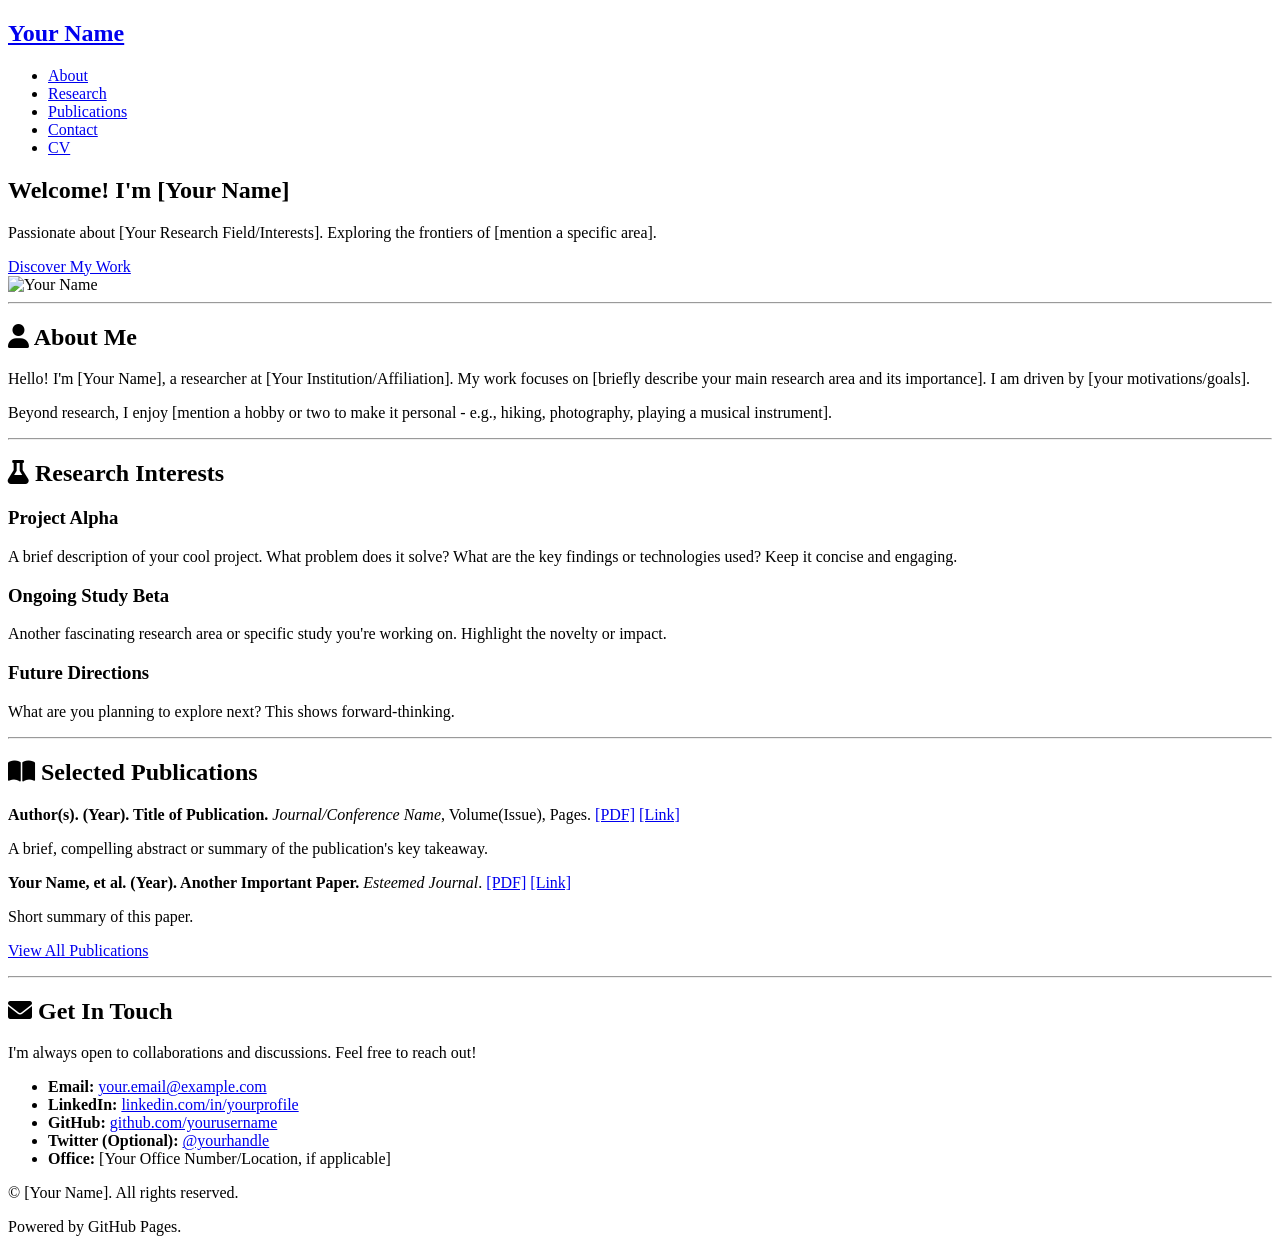
==== index.html @ 57594b5d "Create index.html" ====
<!DOCTYPE html>
<html lang="en">
<head>
    <meta charset="UTF-8">
    <meta name="viewport" content="width=device-width, initial-scale=1.0">
    <title>Your Name - Researcher</title>
    <link rel="stylesheet" href="style.css">
    <link rel="stylesheet" href="https://cdnjs.cloudflare.com/ajax/libs/font-awesome/6.0.0-beta3/css/all.min.css">
</head>
<body>
    <header>
        <nav>
            <div class="container">
                <h1><a href="index.html">Your Name</a></h1>
                <ul>
                    <li><a href="#about">About</a></li>
                    <li><a href="#research">Research</a></li>
                    <li><a href="#publications">Publications</a></li>
                    <li><a href="#contact">Contact</a></li>
                    <li><a href="cv.pdf" target="_blank">CV</a></li>
                </ul>
            </div>
        </nav>
    </header>

    <main>
        <section id="hero" class="container">
            <div class="hero-content">
                <h2>Welcome! I'm [Your Name]</h2>
                <p>Passionate about [Your Research Field/Interests]. Exploring the frontiers of [mention a specific area].</p>
                <a href="#research" class="btn">Discover My Work</a>
            </div>
            <div class="hero-image">
                <img src="profile.jpg" alt="Your Name">
            </div>
        </section>

        <hr>

        <section id="about" class="container content-section">
            <h2><i class="fas fa-user"></i> About Me</h2>
            <p>Hello! I'm [Your Name], a researcher at [Your Institution/Affiliation]. My work focuses on [briefly describe your main research area and its importance]. I am driven by [your motivations/goals].</p>
            <p>Beyond research, I enjoy [mention a hobby or two to make it personal - e.g., hiking, photography, playing a musical instrument].</p>
        </section>

        <hr>

        <section id="research" class="container content-section">
            <h2><i class="fas fa-flask"></i> Research Interests</h2>
            <div class="research-grid">
                <div class="research-item">
                    <h3>Project Alpha</h3>
                    <p>A brief description of your cool project. What problem does it solve? What are the key findings or technologies used? Keep it concise and engaging.</p>
                    </div>
                <div class="research-item">
                    <h3>Ongoing Study Beta</h3>
                    <p>Another fascinating research area or specific study you're working on. Highlight the novelty or impact.</p>
                </div>
                <div class="research-item">
                    <h3>Future Directions</h3>
                    <p>What are you planning to explore next? This shows forward-thinking.</p>
                </div>
            </div>
        </section>

        <hr>

        <section id="publications" class="container content-section">
            <h2><i class="fas fa-book-open"></i> Selected Publications</h2>
            <div class="publication-list">
                <div class="publication-item">
                    <p><strong>Author(s). (Year). Title of Publication.</strong> <em>Journal/Conference Name</em>, Volume(Issue), Pages. <a href="link-to-paper.pdf" target="_blank">[PDF]</a> <a href="link-to-DOI-or-source" target="_blank">[Link]</a></p>
                    <p class="abstract">A brief, compelling abstract or summary of the publication's key takeaway.</p>
                </div>
                <div class="publication-item">
                    <p><strong>Your Name, et al. (Year). Another Important Paper.</strong> <em>Esteemed Journal</em>. <a href="#" target="_blank">[PDF]</a> <a href="#" target="_blank">[Link]</a></p>
                    <p class="abstract">Short summary of this paper.</p>
                </div>
                <p><a href="all_publications.html" class="btn-secondary">View All Publications</a></p>
            </div>
        </section>

        <hr>

        <section id="contact" class="container content-section">
            <h2><i class="fas fa-envelope"></i> Get In Touch</h2>
            <p>I'm always open to collaborations and discussions. Feel free to reach out!</p>
            <ul>
                <li><strong>Email:</strong> <a href="mailto:your.email@example.com">your.email@example.com</a></li>
                <li><strong>LinkedIn:</strong> <a href="https://www.linkedin.com/in/yourprofile/" target="_blank">linkedin.com/in/yourprofile</a></li>
                <li><strong>GitHub:</strong> <a href="https://github.com/yourusername" target="_blank">github.com/yourusername</a></li>
                <li><strong>Twitter (Optional):</strong> <a href="https://twitter.com/yourhandle" target="_blank">@yourhandle</a></li>
                <li><strong>Office:</strong> [Your Office Number/Location, if applicable]</li>
            </ul>
        </section>
    </main>

    <footer>
        <div class="container">
            <p>&copy; <span id="currentYear"></span> [Your Name]. All rights reserved.</p>
            <p>Powered by GitHub Pages.</p>
        </div>
    </footer>

    <script src="script.js"></script>
</body>
</html>
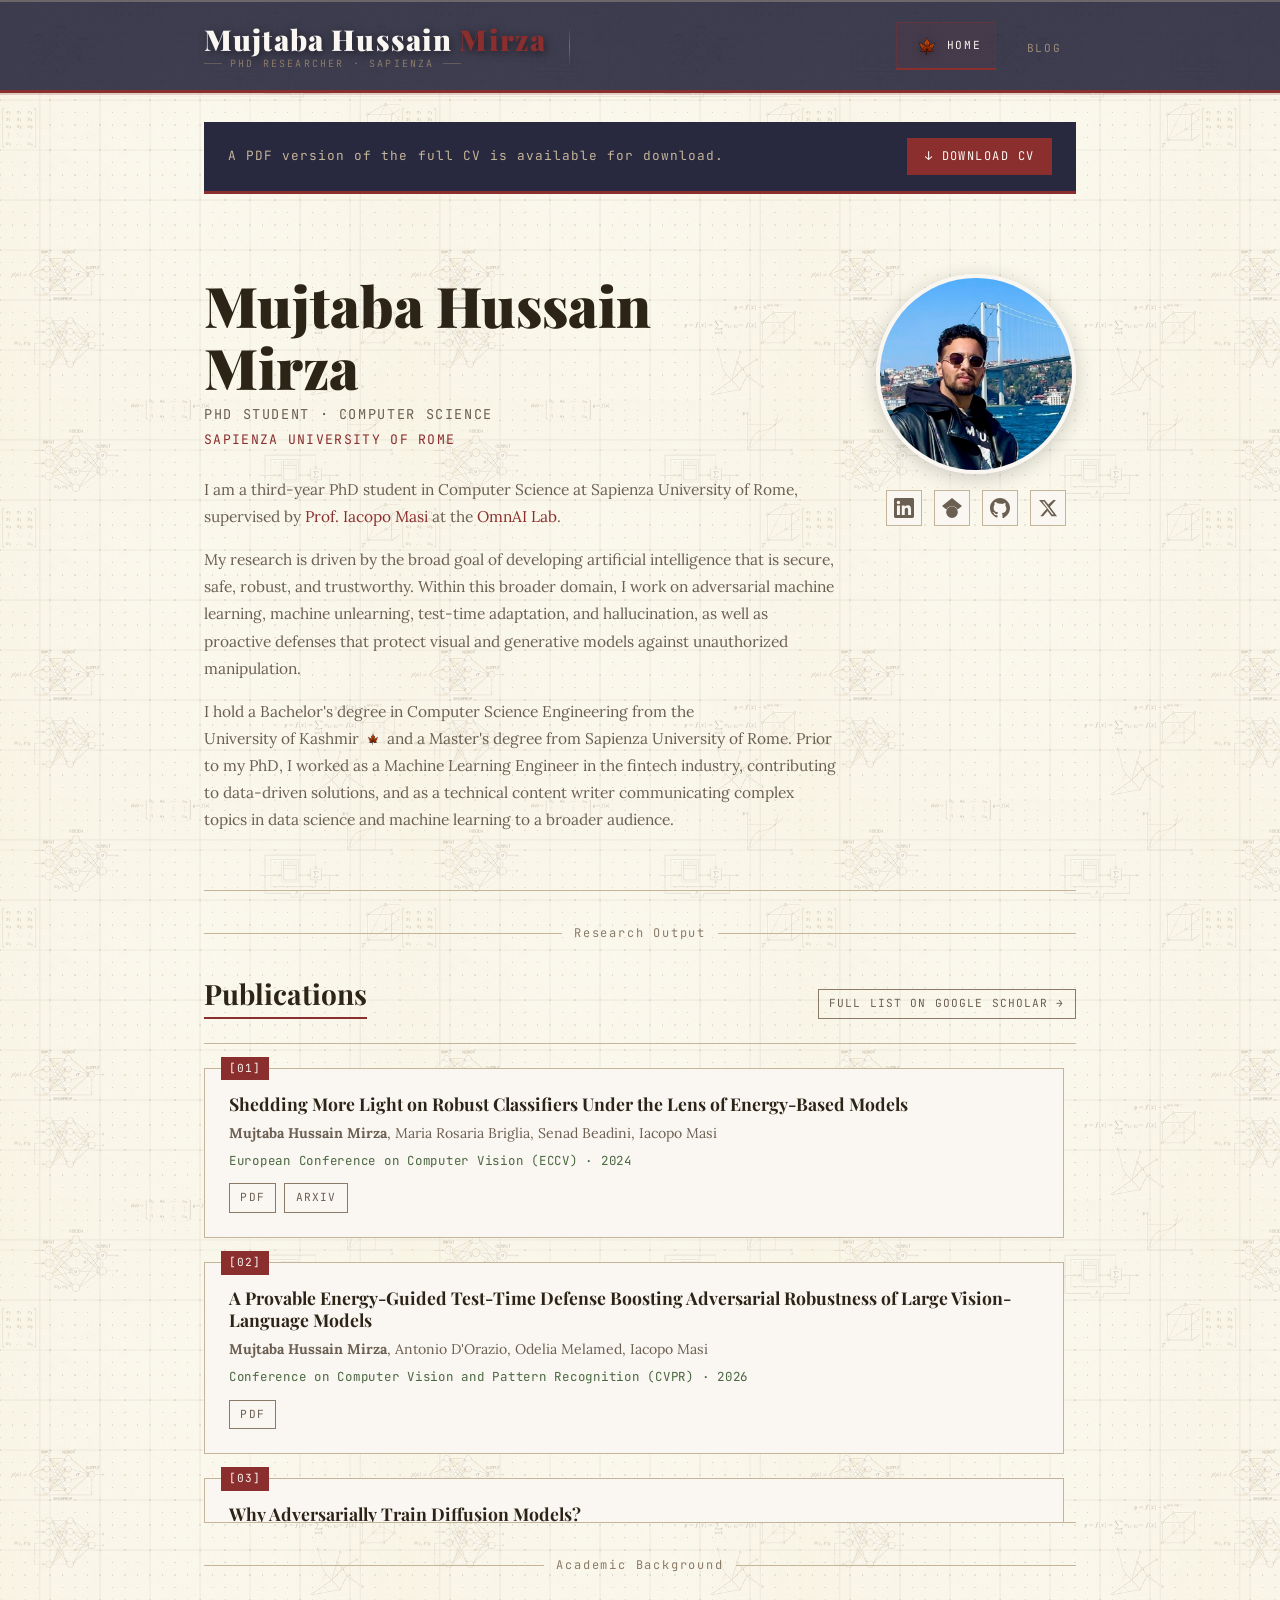
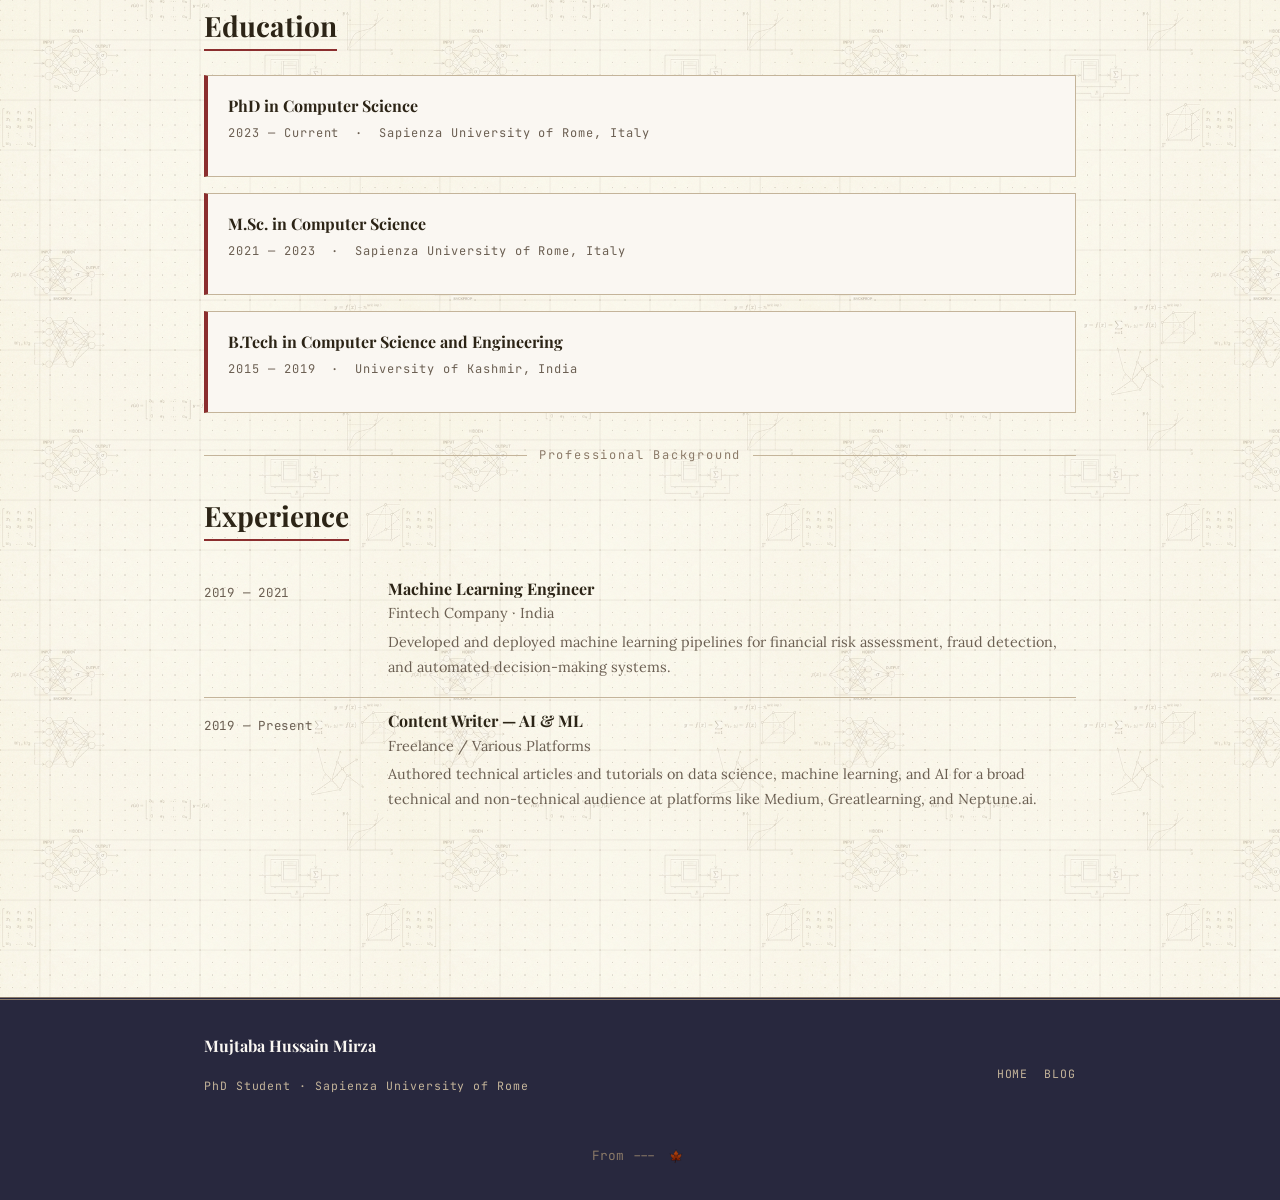
==== commit dbe8b9db: "Initial commit excluding README.md" ====
--- a/index.html
+++ b/index.html
@@ -1,107 +1,267 @@
 <!DOCTYPE html>
 <html lang="en">
+
 <head>
-    <meta charset="UTF-8">
-    <meta name="viewport" content="width=device-width, initial-scale=1.0">
-    <title>Your Name - Researcher</title>
-    <link rel="stylesheet" href="style.css">
-    <link rel="stylesheet" href="https://cdnjs.cloudflare.com/ajax/libs/font-awesome/6.0.0-beta3/css/all.min.css">
+  <meta charset="UTF-8" />
+  <meta name="viewport" content="width=device-width, initial-scale=1.0" />
+  <meta name="description"
+    content="Mujtaba Hussain Mirza — PhD Student in Computer Science at Sapienza University of Rome." />
+  <title>Mujtaba Hussain Mirza — PhD Researcher</title>
+  <link rel="stylesheet" href="css/style.css" />
 </head>
+
 <body>
-    <header>
-        <nav>
-            <div class="container">
-                <h1><a href="index.html">Your Name</a></h1>
-                <ul>
-                    <li><a href="#about">About</a></li>
-                    <li><a href="#research">Research</a></li>
-                    <li><a href="#publications">Publications</a></li>
-                    <li><a href="#contact">Contact</a></li>
-                    <li><a href="cv.pdf" target="_blank">CV</a></li>
-                </ul>
-            </div>
-        </nav>
-    </header>
-
-    <main>
-        <section id="hero" class="container">
-            <div class="hero-content">
-                <h2>Welcome! I'm [Your Name]</h2>
-                <p>Passionate about [Your Research Field/Interests]. Exploring the frontiers of [mention a specific area].</p>
-                <a href="#research" class="btn">Discover My Work</a>
-            </div>
-            <div class="hero-image">
-                <img src="profile.jpg" alt="Your Name">
-            </div>
-        </section>
-
-        <hr>
-
-        <section id="about" class="container content-section">
-            <h2><i class="fas fa-user"></i> About Me</h2>
-            <p>Hello! I'm [Your Name], a researcher at [Your Institution/Affiliation]. My work focuses on [briefly describe your main research area and its importance]. I am driven by [your motivations/goals].</p>
-            <p>Beyond research, I enjoy [mention a hobby or two to make it personal - e.g., hiking, photography, playing a musical instrument].</p>
-        </section>
-
-        <hr>
-
-        <section id="research" class="container content-section">
-            <h2><i class="fas fa-flask"></i> Research Interests</h2>
-            <div class="research-grid">
-                <div class="research-item">
-                    <h3>Project Alpha</h3>
-                    <p>A brief description of your cool project. What problem does it solve? What are the key findings or technologies used? Keep it concise and engaging.</p>
-                    </div>
-                <div class="research-item">
-                    <h3>Ongoing Study Beta</h3>
-                    <p>Another fascinating research area or specific study you're working on. Highlight the novelty or impact.</p>
-                </div>
-                <div class="research-item">
-                    <h3>Future Directions</h3>
-                    <p>What are you planning to explore next? This shows forward-thinking.</p>
-                </div>
-            </div>
-        </section>
-
-        <hr>
-
-        <section id="publications" class="container content-section">
-            <h2><i class="fas fa-book-open"></i> Selected Publications</h2>
-            <div class="publication-list">
-                <div class="publication-item">
-                    <p><strong>Author(s). (Year). Title of Publication.</strong> <em>Journal/Conference Name</em>, Volume(Issue), Pages. <a href="link-to-paper.pdf" target="_blank">[PDF]</a> <a href="link-to-DOI-or-source" target="_blank">[Link]</a></p>
-                    <p class="abstract">A brief, compelling abstract or summary of the publication's key takeaway.</p>
-                </div>
-                <div class="publication-item">
-                    <p><strong>Your Name, et al. (Year). Another Important Paper.</strong> <em>Esteemed Journal</em>. <a href="#" target="_blank">[PDF]</a> <a href="#" target="_blank">[Link]</a></p>
-                    <p class="abstract">Short summary of this paper.</p>
-                </div>
-                <p><a href="all_publications.html" class="btn-secondary">View All Publications</a></p>
-            </div>
-        </section>
-
-        <hr>
-
-        <section id="contact" class="container content-section">
-            <h2><i class="fas fa-envelope"></i> Get In Touch</h2>
-            <p>I'm always open to collaborations and discussions. Feel free to reach out!</p>
-            <ul>
-                <li><strong>Email:</strong> <a href="mailto:your.email@example.com">your.email@example.com</a></li>
-                <li><strong>LinkedIn:</strong> <a href="https://www.linkedin.com/in/yourprofile/" target="_blank">linkedin.com/in/yourprofile</a></li>
-                <li><strong>GitHub:</strong> <a href="https://github.com/yourusername" target="_blank">github.com/yourusername</a></li>
-                <li><strong>Twitter (Optional):</strong> <a href="https://twitter.com/yourhandle" target="_blank">@yourhandle</a></li>
-                <li><strong>Office:</strong> [Your Office Number/Location, if applicable]</li>
-            </ul>
-        </section>
-    </main>
-
-    <footer>
-        <div class="container">
-            <p>&copy; <span id="currentYear"></span> [Your Name]. All rights reserved.</p>
-            <p>Powered by GitHub Pages.</p>
-        </div>
-    </footer>
-
-    <script src="script.js"></script>
+
+  <!-- ── Navigation ─────────────────────────────────────── -->
+  <nav class="site-nav" role="navigation" aria-label="Main navigation">
+    <div class="nav-inner">
+      <a href="index.html" class="nav-brand">
+        <div class="nav-brand-text">
+          <span class="nav-brand-name">Mujtaba Hussain <em>Mirza</em></span>
+          <span class="nav-brand-sub">PhD Researcher · Sapienza</span>
+        </div>
+      </a>
+      <ul id="nav-links" class="nav-links">
+        <li>
+          <a href="index.html" class="active" style="display:flex; align-items:center; gap:0.25rem;">
+            <img src="assets/logo.png" alt="Website Logo" class="nav-logo"
+              style="height: 32px; width: auto; object-fit: contain;" />
+            Home
+          </a>
+        </li>
+        <li>
+          <a href="blog.html">
+            Blog
+          </a>
+        </li>
+      </ul>
+    </div>
+  </nav>
+
+  <!-- ── Main Content ───────────────────────────────────── -->
+  <main class="page-wrapper">
+    <div class="container">
+
+      <!-- CV Download -->
+      <div class="cv-download-bar" style="margin-top: 0; margin-bottom: 1.5rem;">
+        <p>A PDF version of the full CV is available for download.</p>
+        <a href="assets/CV.pdf" class="btn-download" aria-label="Download CV as PDF">↓ Download CV</a>
+      </div>
+
+      <!-- Hero -->
+      <section class="hero" aria-labelledby="hero-name">
+        <div class="hero-inner">
+          <div class="hero-text">
+            <h1 class="hero-name" id="hero-name">Mujtaba Hussain<br>Mirza</h1>
+            <p class="hero-title">PhD Student · Computer Science</p>
+            <p class="hero-institution">Sapienza University of Rome</p>
+            <div class="hero-bio">
+              <p>
+                I am a third-year PhD student in Computer Science at Sapienza University of Rome,
+                supervised by <a href="https://omnai.di.uniroma1.it/author/iacopo-masi/">Prof. Iacopo Masi</a>
+                at the <a href="https://omnai.di.uniroma1.it/">OmnAI Lab</a>.
+              </p>
+              <p>
+                My research is driven by the broad goal of developing artificial intelligence that is secure, safe,
+                robust, and trustworthy. Within this broader domain, I work on adversarial machine learning,
+                machine unlearning, test-time adaptation, and hallucination, as well as proactive defenses that protect
+                visual and generative models against unauthorized manipulation.
+              </p>
+
+              <p>
+                I hold a Bachelor's degree in Computer Science Engineering from the
+                <span style="white-space:nowrap; display:inline-flex; align-items:center;">
+                  University of Kashmir<img src="assets/logo.png" alt="Kashmir Logo"
+                    style="display:inline-block; height:20px; width:auto; vertical-align:middle; margin-left:4px;">
+                </span>
+                and a Master's degree from Sapienza University of Rome. Prior to my PhD,
+                I worked as a Machine Learning Engineer in the fintech industry, contributing
+                to data-driven solutions, and as a technical content writer communicating
+                complex topics in data science and machine learning to a broader audience.
+              </p>
+
+
+            </div>
+          </div>
+          <div class="hero-avatar">
+            <div class="avatar-wrapper">
+              <img src="assets/mirza.png" alt="Portrait of Mirza Mujtaba Hussain" class="avatar-img" loading="lazy"
+                width="200" height="200" />
+            </div>
+            <nav class="hero-social" aria-label="Social profiles">
+              <a href="https://www.linkedin.com/in/mirzamujtabahussain/" target="_blank" rel="noopener noreferrer"
+                aria-label="LinkedIn Profile" class="social-link">
+                <svg width="20" height="20" viewBox="0 0 24 24" fill="currentColor" aria-hidden="true">
+                  <path
+                    d="M20.447 20.452h-3.554v-5.569c0-1.328-.027-3.037-1.852-3.037-1.853 0-2.136 1.445-2.136 2.939v5.667H9.351V9h3.414v1.561h.046c.477-.9 1.637-1.85 3.37-1.85 3.601 0 4.267 2.37 4.267 5.455v6.286zM5.337 7.433a2.062 2.062 0 0 1-2.063-2.065 2.064 2.064 0 1 1 2.063 2.065zm1.782 13.019H3.555V9h3.564v11.452zM22.225 0H1.771C.792 0 0 .774 0 1.729v20.542C0 23.227.792 24 1.771 24h20.451C23.2 24 24 23.227 24 22.271V1.729C24 .774 23.2 0 22.222 0h.003z" />
+                </svg>
+              </a>
+              <a href="https://scholar.google.com/citations?user=VHvq02sAAAAJ&hl" target="_blank"
+                rel="noopener noreferrer" aria-label="Google Scholar Profile" class="social-link">
+                <svg width="20" height="20" viewBox="0 0 24 24" fill="currentColor" aria-hidden="true">
+                  <path
+                    d="M5.242 13.769 0 9.5 12 0l12 9.5-5.242 4.269C17.548 11.249 14.978 9.5 12 9.5c-2.977 0-5.548 1.748-6.758 4.269zM12 10a7 7 0 1 0 0 14 7 7 0 0 0 0-14z" />
+                </svg>
+              </a>
+              <a href="https://github.com/hussainmujtaba7" target="_blank" rel="noopener noreferrer"
+                aria-label="GitHub Profile" class="social-link">
+                <svg width="20" height="20" viewBox="0 0 24 24" fill="currentColor" aria-hidden="true">
+                  <path
+                    d="M12 0C5.374 0 0 5.373 0 12c0 5.302 3.438 9.8 8.207 11.387.599.111.793-.261.793-.577v-2.234c-3.338.726-4.033-1.416-4.033-1.416-.546-1.387-1.333-1.756-1.333-1.756-1.089-.745.083-.729.083-.729 1.205.084 1.839 1.237 1.839 1.237 1.07 1.834 2.807 1.304 3.492.997.107-.775.418-1.305.762-1.604-2.665-.305-5.467-1.334-5.467-5.931 0-1.311.469-2.381 1.236-3.221-.124-.303-.535-1.524.117-3.176 0 0 1.008-.322 3.301 1.23A11.51 11.51 0 0 1 12 6.803c1.02.005 2.047.138 3.006.404 2.291-1.552 3.297-1.23 3.297-1.23.653 1.653.242 2.874.118 3.176.77.84 1.235 1.911 1.235 3.221 0 4.609-2.807 5.624-5.479 5.921.43.372.823 1.102.823 2.222v3.293c0 .319.192.694.801.576C20.566 21.797 24 17.3 24 12c0-6.627-5.373-12-12-12z" />
+                </svg>
+              </a>
+              <a href="https://x.com/Hussain68018934" target="_blank" rel="noopener noreferrer"
+                aria-label="Twitter / X Profile" class="social-link">
+                <svg width="20" height="20" viewBox="0 0 24 24" fill="currentColor" aria-hidden="true">
+                  <path
+                    d="M18.244 2.25h3.308l-7.227 8.26 8.502 11.24H16.17l-4.714-6.231-5.401 6.231H2.748l7.73-8.835L1.254 2.25H8.08l4.259 5.63zm-1.161 17.52h1.833L7.084 4.126H5.117z" />
+                </svg>
+              </a>
+            </nav>
+          </div>
+        </div>
+      </section>
+
+      <!-- Publications — rendered from data/publications.json -->
+      <!-- To add/remove a paper, edit data/publications.json only. No HTML changes needed. -->
+      <section aria-labelledby="publications-heading">
+        <div class="retro-divider">Research Output</div>
+        <div
+          style="display:flex; justify-content:space-between; align-items:flex-end; margin-bottom: 1.5rem; flex-wrap:wrap; gap:0.5rem;">
+          <h2 class="section-title" id="publications-heading" style="margin-bottom:0;">Publications</h2>
+          <a href="https://scholar.google.com/citations?user=VHvq02sAAAAJ&hl" target="_blank" rel="noopener noreferrer"
+            class="btn-link">Full List on Google Scholar →</a>
+        </div>
+
+        <div id="pub-list" class="pub-list" role="list"
+          style="max-height:480px; overflow-y:auto; padding-right:12px; padding-top:1.5rem; padding-bottom:1.5rem; border-top:1px solid var(--border); border-bottom:1px solid var(--border);">
+          <p id="pub-loading" style="color:var(--text-muted); font-style:italic;">Loading publications…</p>
+        </div>
+      </section>
+
+      <!-- Education -->
+      <section aria-labelledby="education-heading">
+        <div class="retro-divider">Academic Background</div>
+        <h2 class="section-title" id="education-heading">Education</h2>
+        <div class="edu-list">
+          <div class="edu-card">
+            <p class="edu-degree">PhD in Computer Science</p>
+            <p class="edu-meta">2023 — Current &nbsp;·&nbsp; Sapienza University of Rome, Italy</p>
+          </div>
+          <div class="edu-card">
+            <p class="edu-degree">M.Sc. in Computer Science</p>
+            <p class="edu-meta">2021 — 2023 &nbsp;·&nbsp; Sapienza University of Rome, Italy</p>
+          </div>
+          <div class="edu-card">
+            <p class="edu-degree">B.Tech in Computer Science and Engineering</p>
+            <p class="edu-meta">2015 — 2019 &nbsp;·&nbsp; University of Kashmir, India</p>
+          </div>
+        </div>
+      </section>
+
+      <!-- Experience -->
+      <section aria-labelledby="experience-heading">
+        <div class="retro-divider">Professional Background</div>
+        <h2 class="section-title" id="experience-heading">Experience</h2>
+        <div class="cv-section">
+          <div class="cv-row">
+            <div class="cv-year">2019 — 2021</div>
+            <div class="cv-body">
+              <h3>Machine Learning Engineer</h3>
+              <p>Fintech Company · India</p>
+              <p>Developed and deployed machine learning pipelines for financial risk assessment,
+                fraud detection, and automated decision-making systems.</p>
+            </div>
+          </div>
+          <div class="cv-row">
+            <div class="cv-year">2019 — Present</div>
+            <div class="cv-body">
+              <h3>Content Writer — AI &amp; ML</h3>
+              <p>Freelance / Various Platforms</p>
+              <p>Authored technical articles and tutorials on data science, machine learning, and AI
+                for a broad technical and non-technical audience at platforms like Medium, Greatlearning, and
+                Neptune.ai.
+              </p>
+            </div>
+          </div>
+        </div>
+      </section>
+
+    </div>
+  </main>
+
+  <!-- ── Footer ─────────────────────────────────────────── -->
+  <footer class="site-footer" role="contentinfo">
+    <div class="footer-inner">
+      <div>
+        <p class="footer-name">Mujtaba Hussain Mirza</p>
+        <p class="footer-copy">PhD Student · Sapienza University of Rome</p>
+      </div>
+      <ul class="footer-links">
+        <li><a href="index.html">Home</a></li>
+        <li><a href="blog.html">Blog</a></li>
+      </ul>
+    </div>
+    <div
+      style="text-align: center; margin-top: 2rem; color: #8B7A68; font-family: var(--font-mono); font-size: 0.8rem; display: flex; align-items: center; justify-content: center; gap: 0.5rem;">
+      From --- <img src="assets/logo.png" alt="Website Logo" style="height: 24px; width: auto; object-fit: contain;">
+    </div>
+  </footer>
+
+  <a href="#" id="scroll-top" class="scroll-top" aria-label="Scroll to top">↑</a>
+  <script src="js/main.js"></script>
+
+  <!-- ── Load publications from data/publications.json ──────────
+       To add a paper:    add an entry to data/publications.json
+       To remove a paper: delete the entry
+       PDF files go in:   assets/papers/yourfile.pdf
+       ─────────────────────────────────────────────────────────── -->
+  <script>
+    (function () {
+      var container = document.getElementById('pub-list');
+      var loading = document.getElementById('pub-loading');
+
+      fetch('data/publications.json')
+        .then(function (r) {
+          if (!r.ok) throw new Error('Could not load publications');
+          return r.json();
+        })
+        .then(function (pubs) {
+          loading.remove();
+          if (!pubs.length) {
+            container.innerHTML = '<p style="color:var(--text-muted);">No publications yet.</p>';
+            return;
+          }
+          pubs.forEach(function (pub, idx) {
+            var authors = (pub.authors || '').replace(
+              'Mujtaba Hussain Mirza',
+              '<strong>Mujtaba Hussain Mirza</strong>'
+            );
+            var links = '';
+            if (pub.pdf) links += '<a href="' + pub.pdf + '" class="btn-link" target="_blank" rel="noopener">PDF</a>';
+            if (pub.arxiv) links += '<a href="' + pub.arxiv + '" class="btn-link" target="_blank" rel="noopener">arXiv</a>';
+            if (pub.code) links += '<a href="' + pub.code + '" class="btn-link" target="_blank" rel="noopener">Code</a>';
+            if (pub.slides) links += '<a href="' + pub.slides + '" class="btn-link" target="_blank" rel="noopener">Slides</a>';
+            if (pub.poster) links += '<a href="' + pub.poster + '" class="btn-link" target="_blank" rel="noopener">Poster</a>';
+            if (pub.video) links += '<a href="' + pub.video + '" class="btn-link" target="_blank" rel="noopener">Video</a>';
+            var num = '[' + String(idx + 1).padStart(2, '0') + ']';
+            var card = document.createElement('article');
+            card.className = 'pub-card';
+            card.setAttribute('data-number', num);
+            card.setAttribute('role', 'listitem');
+            card.innerHTML =
+              '<h3 class="pub-title">' + pub.title + '</h3>' +
+              '<p class="pub-authors">' + authors + '</p>' +
+              '<p class="pub-venue">' + (pub.venue || '') + '</p>' +
+              (links ? '<div class="pub-links">' + links + '</div>' : '');
+            container.appendChild(card);
+          });
+        })
+        .catch(function (err) {
+          loading.textContent = 'Publications unavailable locally — push to GitHub Pages to view.';
+        });
+    })();
+  </script>
 </body>
-</html>
+
+</html>
--- a/css/style.css
+++ b/css/style.css
@@ -0,0 +1,1184 @@
+/* =========================================================
+   RETRO ACADEMIC THEME — Mirza Mujtaba Hussain
+   ========================================================= */
+
+/* ── Google Fonts ─────────────────────────────────────── */
+@import url('https://fonts.googleapis.com/css2?family=Playfair+Display:ital,wght@0,400;0,700;0,900;1,400&family=Lora:ital,wght@0,400;0,600;1,400&family=JetBrains+Mono:wght@400;600&display=swap');
+
+/* ── Custom Properties ────────────────────────────────── */
+:root {
+  --bg: #F5F0E8;
+  --bg-card: #FAF7F2;
+  --bg-dark: #28283E;
+  --text: #2C2416;
+  --text-muted: #6B5F52;
+  --accent: #8B2E2E;
+  --accent-2: #4A6741;
+  --border: #C4B49A;
+  --border-dark: #8B7A68;
+  --shadow: rgba(44, 36, 22, 0.12);
+  --pattern: rgba(101, 67, 33, 0.18);
+
+  --font-head: 'Playfair Display', Georgia, serif;
+  --font-body: 'Lora', Georgia, serif;
+  --font-mono: 'JetBrains Mono', 'Courier New', monospace;
+
+  --radius: 0px;
+  /* sharp retro corners */
+  --max-w: 920px;
+  --nav-h: 90px;
+  /* taller for the masthead */
+}
+
+/* ── Reset & Base ─────────────────────────────────────── */
+*,
+*::before,
+*::after {
+  box-sizing: border-box;
+  margin: 0;
+  padding: 0;
+}
+
+html {
+  scroll-behavior: smooth;
+  font-size: 16px;
+}
+
+body {
+  background-color: var(--bg);
+  background-image: url('../assets/research_bg_grid.png');
+  background-size: 400px;
+  background-repeat: repeat;
+  color: var(--text);
+  font-family: var(--font-body);
+  line-height: 1.75;
+  min-height: 100vh;
+}
+
+img {
+  max-width: 100%;
+  display: block;
+}
+
+a {
+  color: var(--accent);
+  text-decoration: none;
+  transition: color 0.2s;
+}
+
+a:hover {
+  color: var(--accent-2);
+  text-decoration: underline;
+}
+
+/* ── Typography ───────────────────────────────────────── */
+h1,
+h2,
+h3,
+h4 {
+  font-family: var(--font-head);
+  color: var(--text);
+  line-height: 1.25;
+}
+
+h1 {
+  font-size: clamp(2rem, 5vw, 3rem);
+  font-weight: 900;
+}
+
+h2 {
+  font-size: clamp(1.4rem, 3vw, 1.9rem);
+  font-weight: 700;
+}
+
+h3 {
+  font-size: clamp(1.1rem, 2.5vw, 1.35rem);
+  font-weight: 700;
+}
+
+h4 {
+  font-size: 1rem;
+  font-weight: 600;
+  letter-spacing: 0.06em;
+  text-transform: uppercase;
+  font-family: var(--font-mono);
+}
+
+p {
+  margin-bottom: 1rem;
+}
+
+/* ── Layout Utilities ─────────────────────────────────── */
+.container {
+  max-width: var(--max-w);
+  margin-inline: auto;
+  padding-inline: 1.5rem;
+}
+
+.page-wrapper {
+  padding-top: calc(var(--nav-h) + 2rem);
+  padding-bottom: 4rem;
+}
+
+/* ── Retro Divider ─────────────────────────────────────── */
+.retro-divider {
+  display: flex;
+  align-items: center;
+  gap: 0.75rem;
+  margin: 2rem 0;
+  color: var(--border-dark);
+  font-family: var(--font-mono);
+  font-size: 0.75rem;
+  letter-spacing: 0.15em;
+}
+
+.retro-divider::before,
+.retro-divider::after {
+  content: '';
+  flex: 1;
+  height: 1px;
+  background: var(--border);
+}
+
+/* ── Section Title ─────────────────────────────────────── */
+.section-title {
+  font-family: var(--font-head);
+  font-size: clamp(1.3rem, 3vw, 1.75rem);
+  font-weight: 700;
+  position: relative;
+  display: inline-block;
+  margin-bottom: 1.5rem;
+  padding-bottom: 0.5rem;
+}
+
+.section-title::after {
+  content: '';
+  position: absolute;
+  bottom: 0;
+  left: 0;
+  width: 100%;
+  height: 2px;
+  background: var(--accent);
+}
+
+/* ── NAV — Retro Masthead ─────────────────────────────── */
+.site-nav {
+  position: fixed;
+  top: 0;
+  left: 0;
+  right: 0;
+  height: var(--nav-h);
+  z-index: 1000;
+  display: flex;
+  align-items: stretch;
+  /* Grid texture on top of dark bg with slight blue tint overlay */
+  background-color: #1e1e30;
+  background-image:
+    linear-gradient(rgba(20, 20, 45, 0.82), rgba(20, 20, 45, 0.82)),
+    url('../assets/research_bg_grid.png');
+  background-size: auto, 320px;
+  background-repeat: repeat;
+  /* Top highlight line */
+  border-top: 2px solid rgba(196, 180, 154, 0.35);
+  /* Double-rule bottom border: accent color + muted line */
+  border-bottom: 0;
+  box-shadow: 0 3px 0 var(--accent), 0 5px 0 rgba(139, 46, 46, 0.2);
+}
+
+/* Decorative horizontal rule inside nav */
+.site-nav::after {
+  content: '';
+  position: absolute;
+  bottom: -7px;
+  left: 0;
+  right: 0;
+  height: 1px;
+  background: linear-gradient(90deg, transparent, rgba(196, 180, 154, 0.3), transparent);
+  pointer-events: none;
+}
+
+.nav-inner {
+  max-width: var(--max-w);
+  margin-inline: auto;
+  padding-inline: 1.5rem;
+  width: 100%;
+  display: flex;
+  align-items: center;
+  justify-content: space-between;
+  gap: 1rem;
+}
+
+/* ── Brand / Masthead Name ───────────────────────────── */
+.nav-brand {
+  display: flex;
+  flex-direction: row;
+  align-items: center;
+  gap: 1rem;
+  text-decoration: none;
+  line-height: 1;
+  position: relative;
+  padding-right: 1.5rem;
+}
+
+.nav-logo {
+  height: 48px;
+  width: auto;
+  object-fit: contain;
+  filter: drop-shadow(0 2px 4px rgba(0, 0, 0, 0.3));
+}
+
+.nav-brand-text {
+  display: flex;
+  flex-direction: column;
+  gap: 0;
+}
+
+/* Vertical ornamental rule to the right of the name */
+.nav-brand::after {
+  content: '';
+  position: absolute;
+  right: 0;
+  top: 8%;
+  bottom: 8%;
+  width: 1px;
+  background: linear-gradient(to bottom, transparent, rgba(196, 180, 154, 0.4), transparent);
+}
+
+.nav-brand-name {
+  font-family: var(--font-head);
+  font-size: clamp(1.45rem, 3vw, 1.8rem);
+  font-weight: 900;
+  color: #FAF7F2;
+  letter-spacing: 0.04em;
+  line-height: 1.05;
+  /* Subtle text-shadow for depth */
+  text-shadow: 1px 2px 8px rgba(0, 0, 0, 0.55);
+}
+
+.nav-brand-name em {
+  font-style: normal;
+  color: var(--accent);
+}
+
+.nav-brand-sub {
+  font-family: var(--font-mono);
+  font-size: 0.62rem;
+  letter-spacing: 0.22em;
+  text-transform: uppercase;
+  color: #8B7A68;
+  margin-top: 0.3rem;
+  display: flex;
+  align-items: center;
+  gap: 0.5rem;
+  white-space: nowrap;
+}
+
+/* Ornamental lines flanking the subtitle */
+.nav-brand-sub::before,
+.nav-brand-sub::after {
+  content: '';
+  display: inline-block;
+  width: 18px;
+  height: 1px;
+  background: rgba(139, 122, 104, 0.5);
+  flex-shrink: 0;
+}
+
+/* ── Nav Links ──────────────────────────────────────── */
+.nav-links {
+  display: flex;
+  align-items: center;
+  gap: 1rem;
+  list-style: none;
+  flex-shrink: 0;
+}
+
+.nav-links img.nav-logo {
+  cursor: pointer;
+  transition: opacity 0.2s ease;
+}
+
+.nav-links img.nav-logo:hover {
+  opacity: 0.8;
+}
+
+.nav-links a {
+  font-family: var(--font-mono);
+  font-size: 0.7rem;
+  letter-spacing: 0.15em;
+  text-transform: uppercase;
+  color: #9A8A78;
+  padding: 0.4rem 0.85rem;
+  border: 1px solid transparent;
+  border-bottom: 2px solid transparent;
+  transition: all 0.2s;
+  text-decoration: none;
+  position: relative;
+}
+
+.nav-links a:not(.logo-link):hover,
+.nav-links a:not(.logo-link).active {
+  color: #FAF7F2;
+  border-color: rgba(139, 46, 46, 0.45);
+  border-bottom-color: var(--accent);
+  background: rgba(139, 46, 46, 0.1);
+}
+
+/* ── Hamburger toggle is removed, keeping simple flex nav ── */
+
+/* ── HERO (Home) ─────────────────────────────────────── */
+.hero {
+  padding: 3.5rem 0 2.5rem;
+  border-bottom: 1px solid var(--border);
+}
+
+.hero-inner {
+  display: grid;
+  grid-template-columns: 1fr auto;
+  gap: 2.5rem;
+  align-items: start;
+}
+
+.hero-name {
+  font-size: clamp(2.2rem, 6vw, 3.5rem);
+  font-weight: 900;
+  line-height: 1.1;
+  margin-bottom: 0.35rem;
+}
+
+.hero-title {
+  font-family: var(--font-mono);
+  font-size: 0.85rem;
+  letter-spacing: 0.12em;
+  text-transform: uppercase;
+  color: var(--text-muted);
+  margin-bottom: 0.15rem;
+}
+
+.hero-institution {
+  font-family: var(--font-mono);
+  font-size: 0.82rem;
+  letter-spacing: 0.1em;
+  color: var(--accent);
+  text-transform: uppercase;
+  margin-bottom: 1.5rem;
+}
+
+.hero-bio {
+  max-width: 640px;
+  font-size: 0.97rem;
+  color: var(--text-muted);
+}
+
+.hero-avatar {
+  display: flex;
+  flex-direction: column;
+  align-items: center;
+  gap: 1rem;
+  flex-shrink: 0;
+  width: 200px;
+}
+
+@media (max-width: 520px) {
+  .hero-inner {
+    grid-template-columns: 1fr;
+  }
+
+  .hero-avatar {
+    order: -1;
+    width: 140px;
+  }
+
+  .avatar-wrapper {
+    width: 140px;
+    height: 140px;
+  }
+}
+
+/* ── Research Interests Tags ──────────────────────────── */
+.tags {
+  display: flex;
+  flex-wrap: wrap;
+  gap: 0.5rem;
+  margin-top: 0.75rem;
+}
+
+.tag {
+  font-family: var(--font-mono);
+  font-size: 0.72rem;
+  letter-spacing: 0.08em;
+  text-transform: uppercase;
+  color: var(--accent);
+  background: transparent;
+  border: 1px solid var(--accent);
+  padding: 0.25rem 0.6rem;
+  transition: all 0.2s;
+}
+
+.tag:hover {
+  background: var(--accent);
+  color: #FAF7F2;
+}
+
+/* ── Info Cards (Education) ───────────────────────────── */
+.edu-list {
+  display: grid;
+  gap: 1rem;
+}
+
+.edu-card {
+  background: var(--bg-card);
+  border: 1px solid var(--border);
+  border-left: 4px solid var(--accent);
+  padding: 1rem 1.25rem;
+  transition: box-shadow 0.2s;
+}
+
+.edu-card:hover {
+  box-shadow: 4px 4px 0 var(--border);
+}
+
+.edu-degree {
+  font-family: var(--font-head);
+  font-size: 1rem;
+  font-weight: 700;
+  margin-bottom: 0.2rem;
+}
+
+.edu-meta {
+  font-family: var(--font-mono);
+  font-size: 0.75rem;
+  letter-spacing: 0.08em;
+  color: var(--text-muted);
+}
+
+/* ── Publications Page ────────────────────────────────── */
+.pub-list {
+  display: grid;
+  gap: 1.5rem;
+}
+
+.pub-card {
+  background: var(--bg-card);
+  border: 1px solid var(--border);
+  padding: 1.5rem;
+  position: relative;
+  transition: box-shadow 0.2s, transform 0.2s;
+}
+
+.pub-card::before {
+  content: attr(data-number);
+  position: absolute;
+  top: -12px;
+  left: 1rem;
+  font-family: var(--font-mono);
+  font-size: 0.7rem;
+  background: var(--accent);
+  color: #FAF7F2;
+  padding: 2px 8px;
+  letter-spacing: 0.1em;
+}
+
+.pub-card:hover {
+  box-shadow: 5px 5px 0 var(--border-dark);
+  transform: translate(-2px, -2px);
+}
+
+.pub-title {
+  font-family: var(--font-head);
+  font-size: 1.1rem;
+  font-weight: 700;
+  margin-bottom: 0.4rem;
+}
+
+.pub-authors {
+  font-size: 0.88rem;
+  color: var(--text-muted);
+  margin-bottom: 0.25rem;
+}
+
+.pub-venue {
+  font-family: var(--font-mono);
+  font-size: 0.78rem;
+  color: var(--accent-2);
+  letter-spacing: 0.06em;
+  margin-bottom: 0.75rem;
+}
+
+.pub-links {
+  display: flex;
+  flex-wrap: wrap;
+  gap: 0.5rem;
+}
+
+.btn-link {
+  font-family: var(--font-mono);
+  font-size: 0.7rem;
+  letter-spacing: 0.1em;
+  text-transform: uppercase;
+  border: 1px solid var(--border-dark);
+  color: var(--text-muted);
+  padding: 0.25rem 0.65rem;
+  transition: all 0.2s;
+  text-decoration: none;
+}
+
+.btn-link:hover {
+  background: var(--text);
+  color: var(--bg);
+  border-color: var(--text);
+  text-decoration: none;
+}
+
+/* ── CV Page ──────────────────────────────────────────── */
+.cv-download-bar {
+  background: var(--bg-dark);
+  color: #FAF7F2;
+  padding: 1rem 1.5rem;
+  display: flex;
+  align-items: center;
+  justify-content: space-between;
+  flex-wrap: wrap;
+  gap: 0.75rem;
+  border-bottom: 3px solid var(--accent);
+  margin-bottom: 2.5rem;
+}
+
+.cv-download-bar p {
+  font-family: var(--font-mono);
+  font-size: 0.8rem;
+  letter-spacing: 0.08em;
+  color: #C4B49A;
+  margin: 0;
+}
+
+.btn-download {
+  font-family: var(--font-mono);
+  font-size: 0.75rem;
+  letter-spacing: 0.12em;
+  text-transform: uppercase;
+  background: var(--accent);
+  color: #FAF7F2;
+  padding: 0.5rem 1.1rem;
+  border: none;
+  cursor: pointer;
+  text-decoration: none;
+  transition: background 0.2s;
+  display: inline-block;
+}
+
+.btn-download:hover {
+  background: #6B1E1E;
+  color: #FAF7F2;
+  text-decoration: none;
+}
+
+.cv-section {
+  margin-bottom: 2.5rem;
+}
+
+.cv-section+.cv-section {
+  border-top: 1px dashed var(--border);
+  padding-top: 2.5rem;
+}
+
+.cv-row {
+  display: grid;
+  grid-template-columns: 160px 1fr;
+  gap: 1rem 1.5rem;
+  padding: 0.85rem 0;
+  border-bottom: 1px solid var(--border);
+}
+
+.cv-row:last-child {
+  border-bottom: none;
+}
+
+.cv-year {
+  font-family: var(--font-mono);
+  font-size: 0.78rem;
+  color: var(--text-muted);
+  letter-spacing: 0.06em;
+  padding-top: 0.2rem;
+}
+
+.cv-body h3 {
+  font-size: 1rem;
+  margin-bottom: 0.15rem;
+}
+
+.cv-body p,
+.cv-body li {
+  font-size: 0.9rem;
+  color: var(--text-muted);
+  margin-bottom: 0.2rem;
+}
+
+.cv-body ul {
+  padding-left: 1.2rem;
+}
+
+.skills-grid {
+  display: flex;
+  flex-wrap: wrap;
+  gap: 0.5rem;
+  margin-top: 0.25rem;
+}
+
+.skill-badge {
+  font-family: var(--font-mono);
+  font-size: 0.72rem;
+  letter-spacing: 0.06em;
+  background: var(--bg);
+  border: 1px solid var(--border-dark);
+  color: var(--text-muted);
+  padding: 0.25rem 0.6rem;
+}
+
+@media (max-width: 540px) {
+  .cv-row {
+    grid-template-columns: 1fr;
+    gap: 0.25rem;
+  }
+}
+
+/* ── Blog Page ────────────────────────────────────────── */
+.blog-grid {
+  display: grid;
+  gap: 1.75rem;
+}
+
+.blog-card {
+  background: var(--bg-card);
+  border: 1px solid var(--border);
+  overflow: hidden;
+  transition: box-shadow 0.2s, transform 0.2s;
+}
+
+.blog-card:hover {
+  box-shadow: 5px 5px 0 var(--border-dark);
+  transform: translate(-2px, -2px);
+}
+
+.blog-card-header {
+  padding: 1.5rem 1.5rem 1rem;
+  border-bottom: 1px dashed var(--border);
+}
+
+.blog-meta {
+  display: flex;
+  align-items: center;
+  gap: 1rem;
+  margin-bottom: 0.75rem;
+}
+
+.blog-date {
+  font-family: var(--font-mono);
+  font-size: 0.72rem;
+  letter-spacing: 0.08em;
+  color: var(--text-muted);
+  text-transform: uppercase;
+}
+
+.blog-category {
+  font-family: var(--font-mono);
+  font-size: 0.68rem;
+  letter-spacing: 0.1em;
+  text-transform: uppercase;
+  color: var(--accent-2);
+  border: 1px solid var(--accent-2);
+  padding: 0.1rem 0.5rem;
+}
+
+.blog-title {
+  font-family: var(--font-head);
+  font-size: clamp(1.1rem, 2.5vw, 1.3rem);
+  font-weight: 700;
+  margin-bottom: 0;
+  line-height: 1.35;
+}
+
+.blog-excerpt {
+  padding: 1rem 1.5rem;
+  font-size: 0.9rem;
+  color: var(--text-muted);
+}
+
+.blog-card-footer {
+  padding: 0.75rem 1.5rem 1.25rem;
+  display: flex;
+  align-items: center;
+  justify-content: space-between;
+  flex-wrap: wrap;
+  gap: 0.5rem;
+}
+
+.read-more-btn {
+  font-family: var(--font-mono);
+  font-size: 0.72rem;
+  letter-spacing: 0.1em;
+  text-transform: uppercase;
+  border: none;
+  background: none;
+  cursor: pointer;
+  color: var(--accent);
+  padding: 0;
+  transition: color 0.2s;
+  display: flex;
+  align-items: center;
+  gap: 0.4rem;
+}
+
+.read-more-btn:hover {
+  color: var(--accent-2);
+}
+
+.read-more-btn::after {
+  content: '→';
+}
+
+.blog-full {
+  display: none;
+  padding: 0 1.5rem 1.5rem;
+  border-top: 1px dashed var(--border);
+}
+
+.blog-full.open {
+  display: block;
+}
+
+.blog-full p {
+  font-size: 0.95rem;
+  color: var(--text-muted);
+}
+
+/* ── Footer ───────────────────────────────────────────── */
+.site-footer {
+  border-top: 3px double var(--border-dark);
+  background: var(--bg-dark);
+  color: #C4B49A;
+  padding: 2rem 0;
+  margin-top: 4rem;
+}
+
+.footer-inner {
+  max-width: var(--max-w);
+  margin-inline: auto;
+  padding-inline: 1.5rem;
+  display: flex;
+  align-items: center;
+  justify-content: space-between;
+  flex-wrap: wrap;
+  gap: 1rem;
+}
+
+.footer-name {
+  font-family: var(--font-head);
+  font-size: 1rem;
+  font-weight: 700;
+  color: #FAF7F2;
+}
+
+.footer-copy {
+  font-family: var(--font-mono);
+  font-size: 0.72rem;
+  letter-spacing: 0.08em;
+}
+
+.footer-links {
+  display: flex;
+  gap: 1rem;
+  list-style: none;
+}
+
+.footer-links a {
+  font-family: var(--font-mono);
+  font-size: 0.72rem;
+  letter-spacing: 0.08em;
+  text-transform: uppercase;
+  color: #C4B49A;
+  text-decoration: none;
+  transition: color 0.2s;
+}
+
+.footer-links a:hover {
+  color: #FAF7F2;
+}
+
+/* ── Page Header Banner — Retro Masthead Style ─────────── */
+.page-header {
+  color: #FAF7F2;
+  padding: 3rem 0 2.75rem;
+  margin-bottom: 2.5rem;
+  position: relative;
+  overflow: hidden;
+  /* Same texture layering as the nav */
+  background-color: #1e1e30;
+  background-image:
+    linear-gradient(rgba(20, 20, 45, 0.80), rgba(20, 20, 45, 0.80)),
+    url('../assets/research_bg_grid.png');
+  background-size: auto, 320px;
+  background-repeat: repeat;
+  /* Top + bottom ornamental rules — mirrors nav treatment */
+  border-top: none;
+  border-bottom: 0;
+  box-shadow: 0 3px 0 var(--accent), 0 5px 0 rgba(139, 46, 46, 0.18);
+}
+
+/* Subtle gradient vignette at the edges */
+.page-header::before {
+  content: '';
+  position: absolute;
+  inset: 0;
+  background: radial-gradient(ellipse at center, transparent 40%, rgba(10, 10, 25, 0.55) 100%);
+  pointer-events: none;
+}
+
+/* Top inner highlight line */
+.page-header::after {
+  content: '';
+  position: absolute;
+  top: 0;
+  left: 0;
+  right: 0;
+  height: 2px;
+  background: rgba(196, 180, 154, 0.25);
+  pointer-events: none;
+}
+
+.page-header-inner {
+  max-width: var(--max-w);
+  margin-inline: auto;
+  padding-inline: 1.5rem;
+  position: relative;
+  /* above the pseudo overlays */
+}
+
+/* ── Specific Nav inside Page Header ───────────────────── */
+.page-header-nav {
+  display: flex;
+  justify-content: flex-end;
+  align-items: center;
+  margin-bottom: 2rem;
+  width: 100%;
+}
+
+/* Large ornamental section title */
+.page-header h1 {
+  font-size: clamp(2rem, 5vw, 3rem);
+  font-weight: 900;
+  color: #FAF7F2;
+  margin-bottom: 0.75rem;
+  letter-spacing: 0.02em;
+  text-shadow: 1px 2px 10px rgba(0, 0, 0, 0.6);
+  line-height: 1.1;
+}
+
+/* Ornamental subtitle: flanking rule lines */
+.page-header p {
+  font-family: var(--font-mono);
+  font-size: 0.7rem;
+  letter-spacing: 0.22em;
+  color: #8B7A68;
+  text-transform: uppercase;
+  margin: 0;
+  display: flex;
+  align-items: center;
+  gap: 0.75rem;
+}
+
+.page-header p::before,
+.page-header p::after {
+  content: '';
+  display: inline-block;
+  flex: 1;
+  max-width: 60px;
+  height: 1px;
+  background: rgba(139, 122, 104, 0.45);
+}
+
+
+/* ── Ornamental Corner Box ─────────────────────────────── */
+.retro-box {
+  border: 2px solid var(--border-dark);
+  padding: 1.5rem;
+  position: relative;
+  background: var(--bg-card);
+}
+
+.retro-box::before,
+.retro-box::after {
+  content: '✦';
+  position: absolute;
+  font-size: 0.6rem;
+  color: var(--accent);
+}
+
+.retro-box::before {
+  top: 6px;
+  left: 8px;
+}
+
+.retro-box::after {
+  bottom: 6px;
+  right: 8px;
+}
+
+/* ── Utility ─────────────────────────────────────────── */
+.text-muted {
+  color: var(--text-muted);
+}
+
+.text-mono {
+  font-family: var(--font-mono);
+}
+
+.mt-1 {
+  margin-top: 0.5rem;
+}
+
+.mt-2 {
+  margin-top: 1rem;
+}
+
+.mt-3 {
+  margin-top: 1.5rem;
+}
+
+.mb-2 {
+  margin-bottom: 1rem;
+}
+
+.mb-3 {
+  margin-bottom: 1.5rem;
+}
+
+.mb-4 {
+  margin-bottom: 2rem;
+}
+
+/* ── Scroll to top ────────────────────────────────────── */
+.scroll-top {
+  position: fixed;
+  bottom: 1.5rem;
+  right: 1.5rem;
+  width: 38px;
+  height: 38px;
+  background: var(--bg-dark);
+  color: #C4B49A;
+  border: 1px solid var(--accent);
+  display: flex;
+  align-items: center;
+  justify-content: center;
+  font-size: 1rem;
+  cursor: pointer;
+  opacity: 0;
+  pointer-events: none;
+  transition: opacity 0.3s, background 0.2s;
+  z-index: 900;
+  text-decoration: none;
+}
+
+.scroll-top.visible {
+  opacity: 1;
+  pointer-events: auto;
+}
+
+.scroll-top:hover {
+  background: var(--accent);
+  color: #FAF7F2;
+  text-decoration: none;
+}
+
+.avatar-wrapper {
+  width: 200px;
+  height: 200px;
+  border-radius: 50%;
+  overflow: hidden;
+  border: 4px solid var(--bg-card);
+  box-shadow: 0 4px 20px rgba(0, 0, 0, 0.18);
+  flex-shrink: 0;
+}
+
+.avatar-img {
+  width: 100%;
+  height: 100%;
+  object-fit: cover;
+  object-position: center top;
+}
+
+/* ── Hero Social Icons ────────────────────────────────── */
+.hero-social {
+  display: flex;
+  gap: 0.75rem;
+  justify-content: center;
+}
+
+.social-link {
+  display: inline-flex;
+  align-items: center;
+  justify-content: center;
+  width: 36px;
+  height: 36px;
+  color: var(--text-muted);
+  border: 1px solid var(--border);
+  background: var(--bg-card);
+  transition: color 0.2s, border-color 0.2s, background 0.2s;
+  text-decoration: none;
+}
+
+.social-link:hover {
+  color: var(--accent);
+  border-color: var(--accent);
+  background: rgba(139, 46, 46, 0.08);
+  text-decoration: none;
+}
+
+/* ── Mobile / Responsive ─────────────────────────────── */
+
+/* Larger tap targets for social icons on mobile */
+@media (max-width: 640px) {
+
+  /* Expand the fixed navigation bar on mobile to fit two rows */
+  .site-nav {
+    height: auto;
+    padding-bottom: 1rem;
+  }
+
+  .page-wrapper {
+    padding-top: 160px;
+    /* Account for the taller stacked nav bar */
+  }
+
+  .nav-inner {
+    flex-direction: column;
+    justify-content: center;
+    gap: 1rem;
+    padding-top: 1.25rem;
+  }
+
+  .nav-brand {
+    padding-right: 0;
+  }
+
+  .nav-brand::after {
+    display: none;
+  }
+
+  .nav-brand-text {
+    align-items: center;
+    text-align: center;
+  }
+
+  .nav-links {
+    width: 100%;
+    justify-content: center;
+  }
+
+  .social-link {
+    width: 42px;
+    height: 42px;
+  }
+
+  /* Hero switches to column on phone */
+  .hero-inner {
+    grid-template-columns: 1fr;
+  }
+
+  .hero-avatar {
+    order: -1;
+    width: 140px;
+    margin: 0 auto;
+  }
+
+  .avatar-wrapper {
+    width: 140px;
+    height: 140px;
+  }
+
+  .hero-name {
+    font-size: clamp(1.9rem, 9vw, 2.8rem);
+  }
+
+  /* CV download bar wraps nicely */
+  .cv-download-bar {
+    flex-direction: column;
+    align-items: flex-start;
+    gap: 0.75rem;
+  }
+
+  /* Publication list — remove fixed max-height on very small screens */
+  .pub-list[style*="max-height"] {
+    max-height: none !important;
+  }
+
+  /* CV rows go single column */
+  .cv-row {
+    grid-template-columns: 1fr;
+    gap: 0.25rem;
+  }
+
+  /* Footer stacks */
+  .footer-inner {
+    flex-direction: column;
+    align-items: flex-start;
+    gap: 1rem;
+  }
+
+  /* Blog cards full width with smaller font */
+  .blog-title {
+    font-size: 1.1rem;
+  }
+
+  .pub-title {
+    font-size: 1rem;
+  }
+
+  /* Post content images don't overflow */
+  .post-content img {
+    width: 100%;
+  }
+
+  /* Reduce container padding */
+  .container {
+    padding-inline: 1rem;
+  }
+
+  /* Page header takes less space, but keep enough top padding for OS status bars/notches */
+  .page-header {
+    padding: 3rem 0 1.75rem;
+  }
+
+  /* Page header nav wraps or aligns properly on small screens */
+  .page-header-nav {
+    justify-content: center;
+    margin-bottom: 1.5rem;
+  }
+}
+
+@media (max-width: 480px) {
+
+  /* Navbar brand smaller on tiny screens */
+  .nav-brand {
+    font-size: 0.85rem;
+  }
+
+  .nav-brand-sub {
+    font-size: 0.55rem;
+  }
+
+  /* Further reduce hero name on tiny screens */
+  .hero-name {
+    font-size: clamp(1.7rem, 10vw, 2.2rem);
+  }
+
+  /* Pub card buttons wrap better */
+  .pub-links {
+    gap: 0.4rem;
+  }
+
+  .btn-link {
+    font-size: 0.65rem;
+    padding: 0.2rem 0.5rem;
+  }
+}
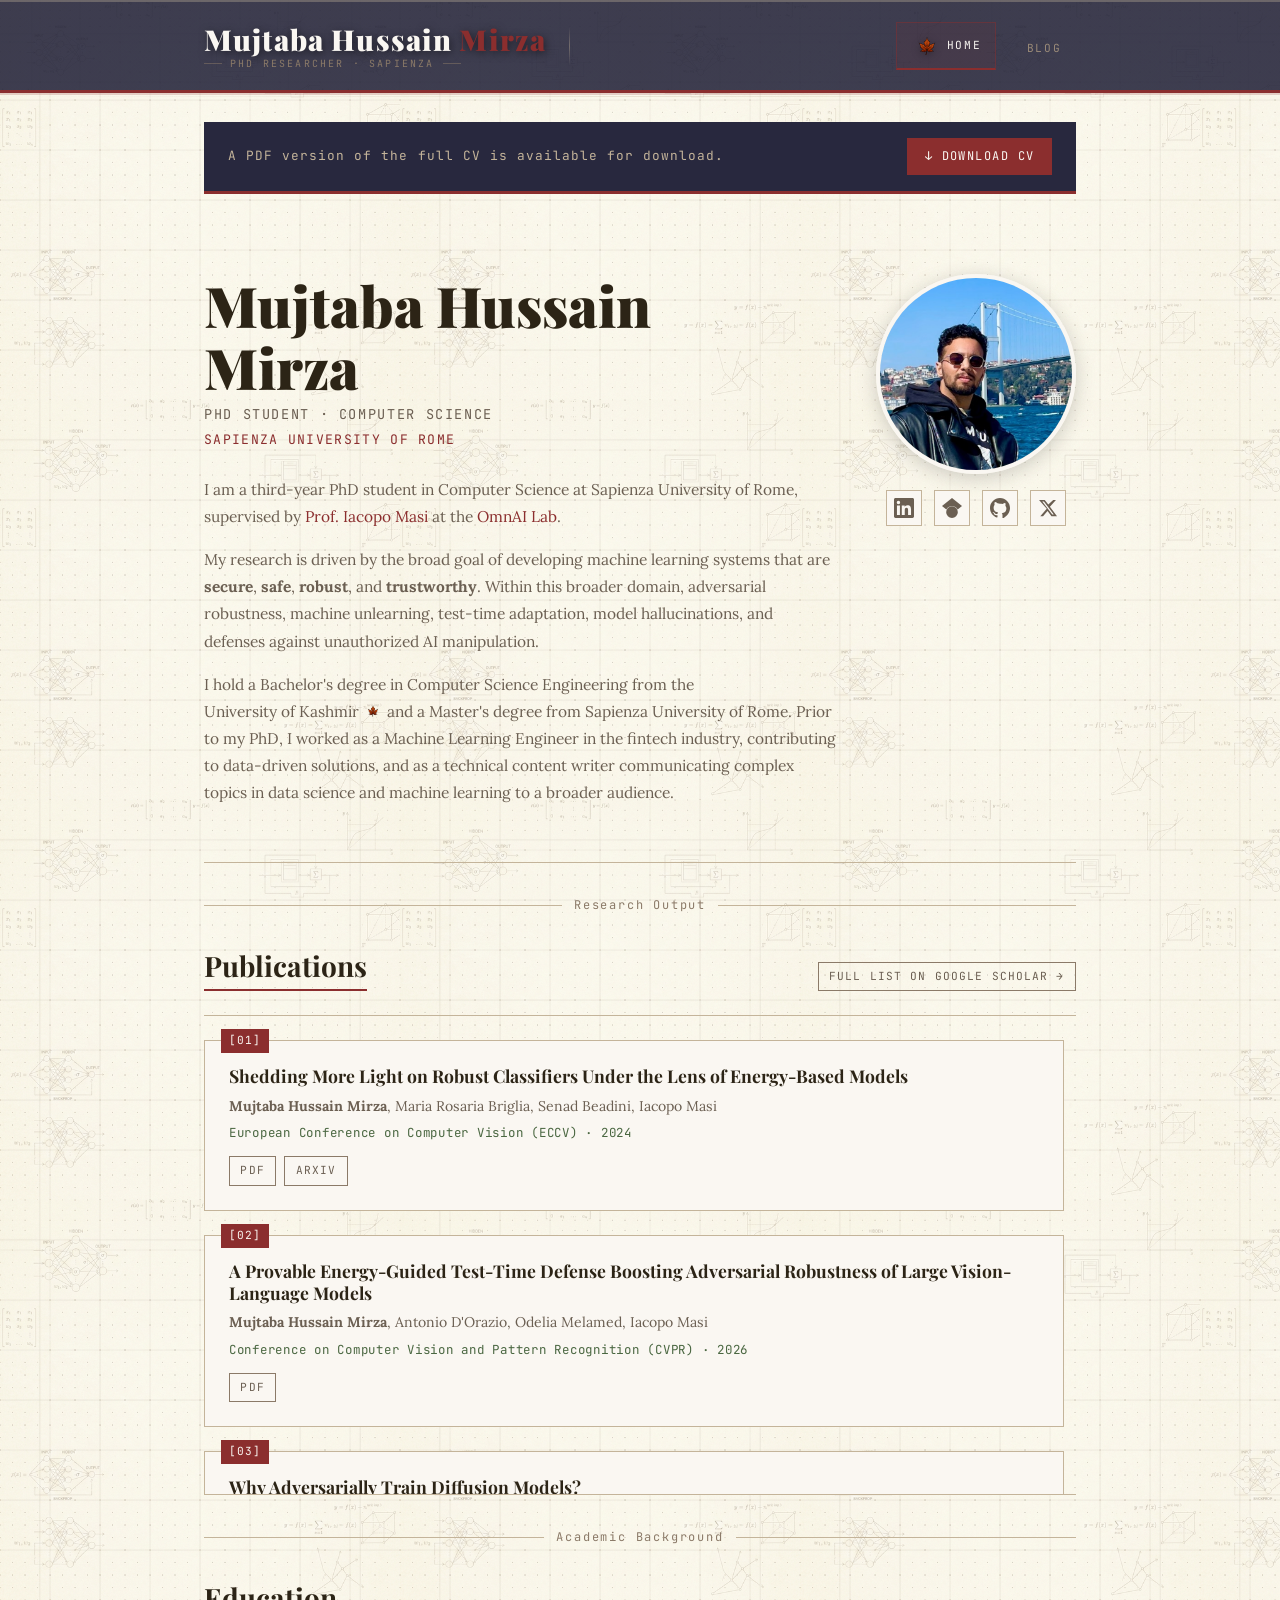
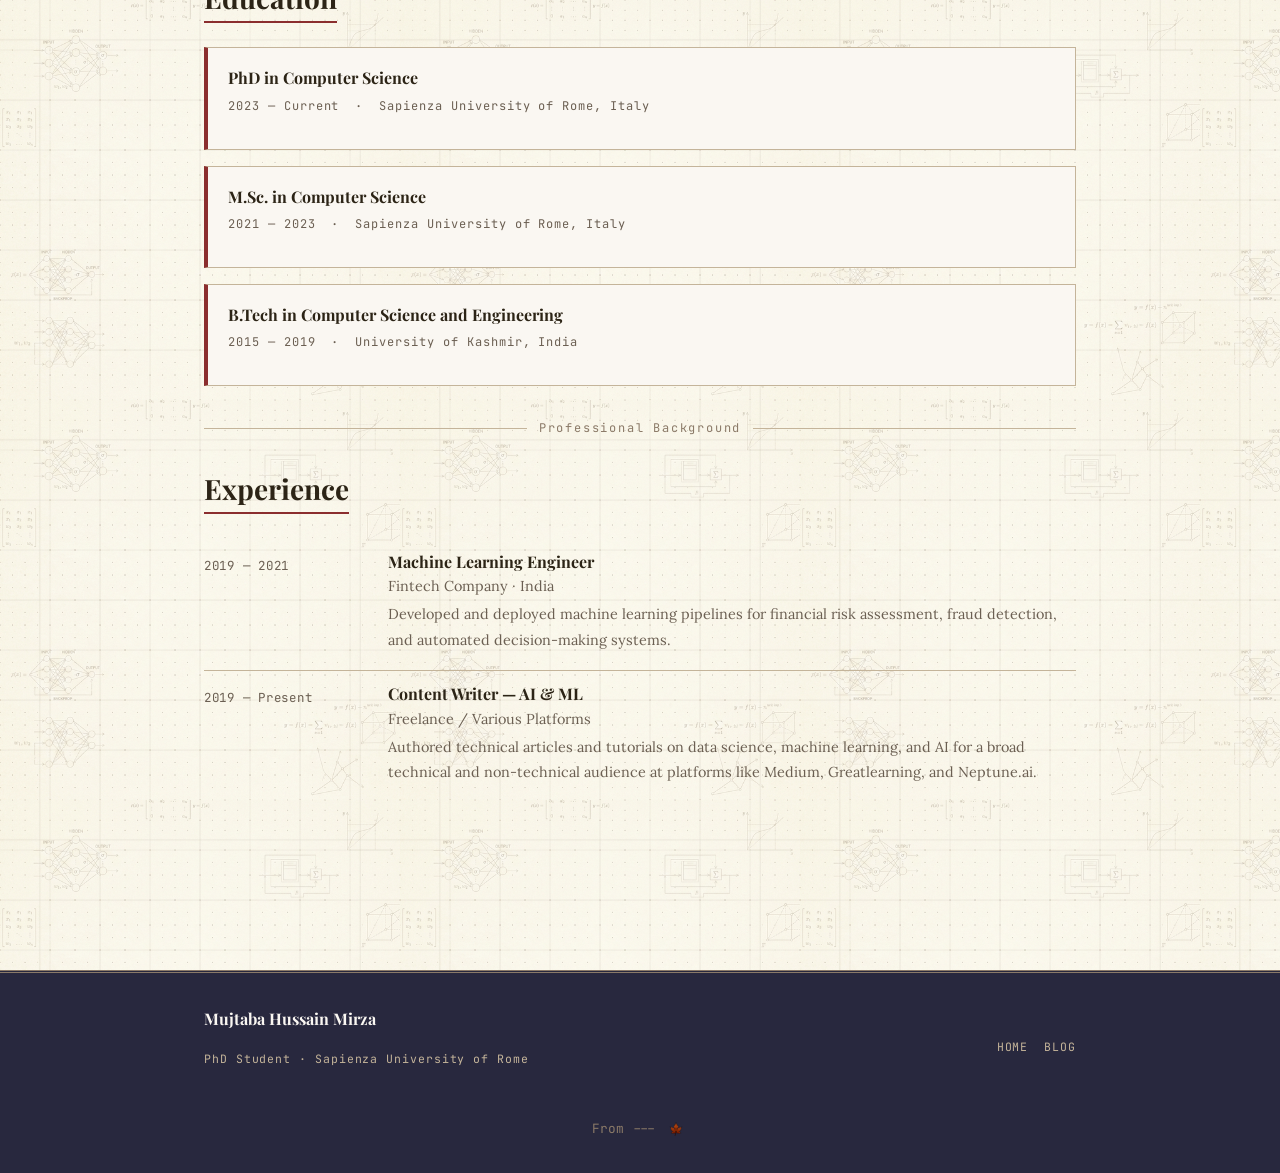
==== commit 9892fb79: "Initial commit" ====
--- a/index.html
+++ b/index.html
@@ -62,10 +62,7 @@
                 at the <a href="https://omnai.di.uniroma1.it/">OmnAI Lab</a>.
               </p>
               <p>
-                My research is driven by the broad goal of developing artificial intelligence that is secure, safe,
-                robust, and trustworthy. Within this broader domain, I work on adversarial machine learning,
-                machine unlearning, test-time adaptation, and hallucination, as well as proactive defenses that protect
-                visual and generative models against unauthorized manipulation.
+                My research is driven by the broad goal of developing machine learning systems that are <strong>secure</strong>, <strong>safe</strong>, <strong>robust</strong>, and <strong>trustworthy</strong>. Within this broader domain, adversarial robustness, machine unlearning, test-time adaptation, model hallucinations, and defenses against unauthorized AI manipulation.
               </p>
 
               <p>
@@ -264,4 +261,4 @@
   </script>
 </body>
 
-</html>+</html>
